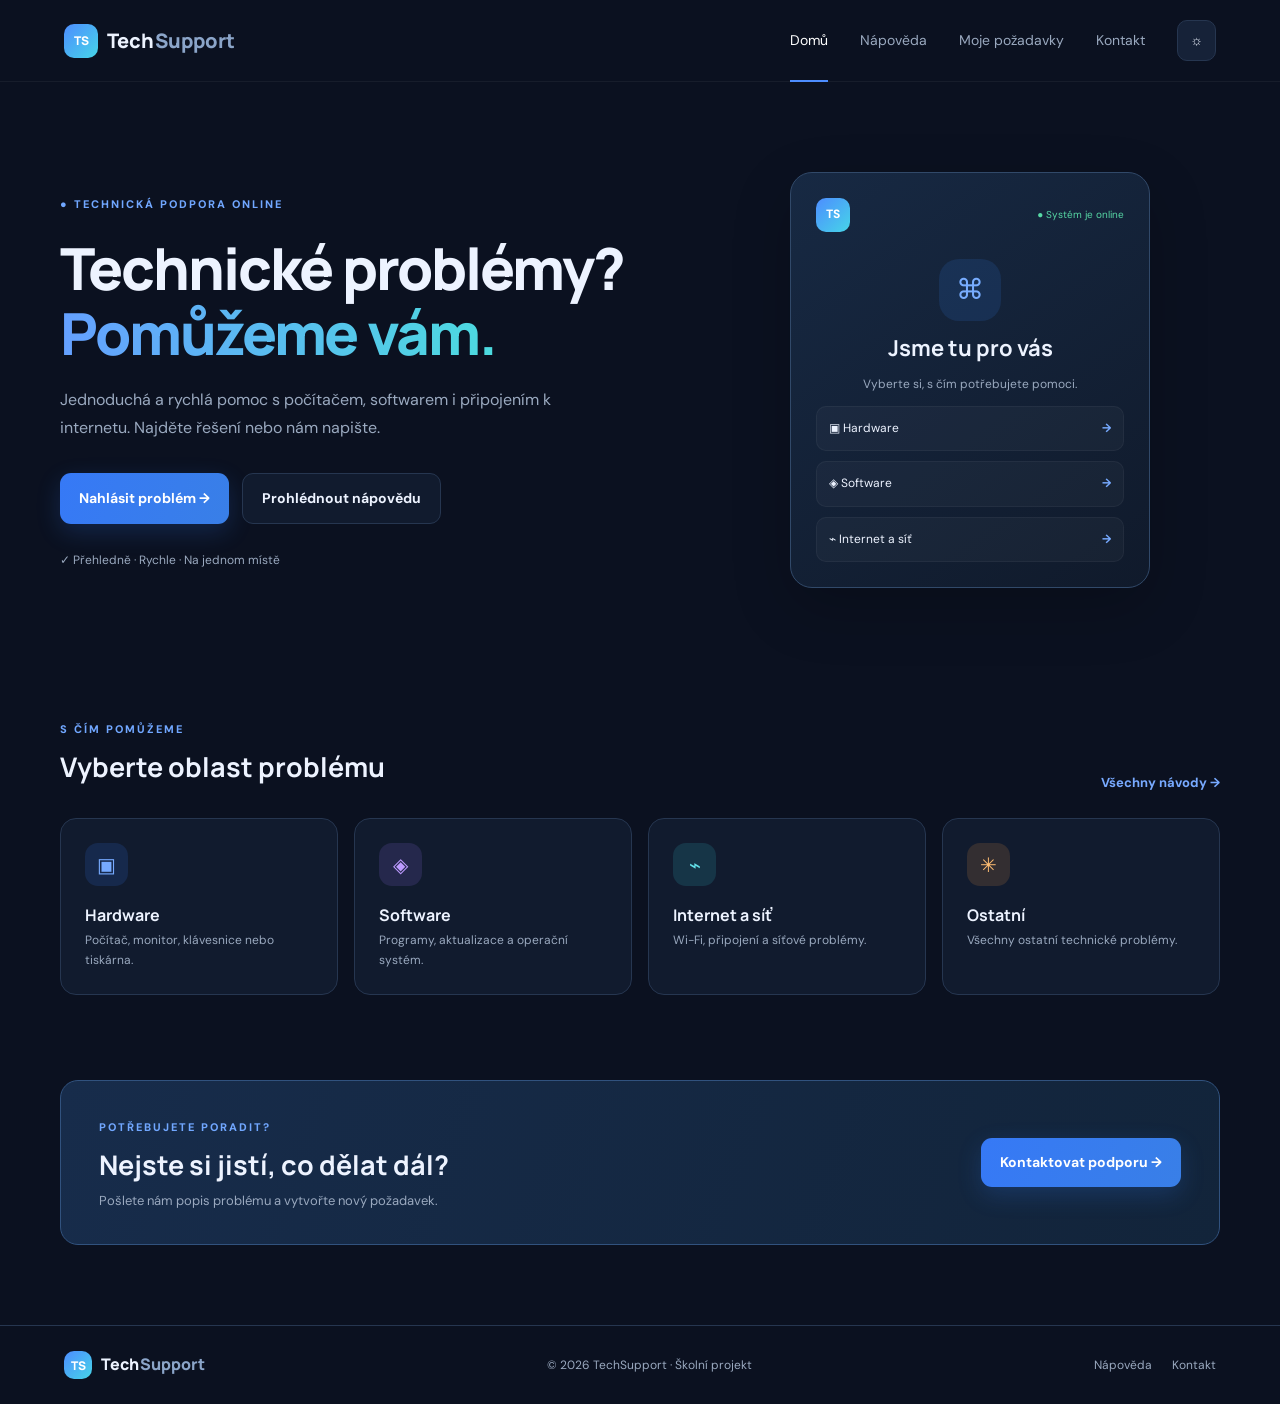
==== index.html @ 4f9859d1 "Add files via upload" ====
<!DOCTYPE html>
<html lang="cs">
<head>
    <meta charset="UTF-8">
    <meta name="viewport" content="width=device-width, initial-scale=1.0">
    <title>TechSupport | Domů</title>
    <link rel="stylesheet" href="css/style.css">
    <script src="js/main.js" defer></script>
</head>
<body>

<header class="topbar">
    <a href="index.html" class="logo">
        <span class="logo-icon">TS</span>
        Tech<span>Support</span>
    </a>

    <button class="menu-toggle" aria-label="Otevřít menu">☰</button>

    <nav class="nav">
        <a href="index.html" class="active">Domů</a>
        <a href="help.html">Nápověda</a>
        <a href="tickets.html">Moje požadavky</a>
        <a href="contact.html">Kontakt</a>
        <button class="theme-toggle">☼</button>
    </nav>
</header>

<main>
    <section class="hero">
        <div class="hero-copy">
            <span class="eyebrow">● TECHNICKÁ PODPORA ONLINE</span>

            <h1>
                Technické problémy?<br>
                <span>Pomůžeme vám.</span>
            </h1>

            <p>
                Jednoduchá a rychlá pomoc s počítačem, softwarem
                i připojením k internetu. Najděte řešení nebo nám napište.
            </p>

            <div class="hero-actions">
                <a href="contact.html" class="btn primary">
                    Nahlásit problém →
                </a>

                <a href="help.html" class="btn secondary">
                    Prohlédnout nápovědu
                </a>
            </div>

            <div class="hero-note">
                ✓ Přehledně · Rychle · Na jednom místě
            </div>
        </div>

        <div class="hero-visual">
            <div class="support-card">
                <div class="support-card-top">
                    <span class="logo-icon">TS</span>
                    <span class="online-label">● Systém je online</span>
                </div>

                <div class="headset">⌘</div>

                <h3>Jsme tu pro vás</h3>
                <p>Vyberte si, s čím potřebujete pomoci.</p>

                <div class="mini-row">▣ Hardware <b>→</b></div>
                <div class="mini-row">◈ Software <b>→</b></div>
                <div class="mini-row">⌁ Internet a síť <b>→</b></div>
            </div>
        </div>
    </section>

    <section class="section">
        <div class="section-heading">
            <div>
                <span class="eyebrow">S ČÍM POMŮŽEME</span>
                <h2>Vyberte oblast problému</h2>
            </div>

            <a href="help.html" class="text-link">Všechny návody →</a>
        </div>

        <div class="category-grid">
            <a href="help.html#hardware" class="category-card">
                <span class="category-icon blue">▣</span>
                <h3>Hardware</h3>
                <p>Počítač, monitor, klávesnice nebo tiskárna.</p>
            </a>

            <a href="help.html#software" class="category-card">
                <span class="category-icon purple">◈</span>
                <h3>Software</h3>
                <p>Programy, aktualizace a operační systém.</p>
            </a>

            <a href="help.html#internet" class="category-card">
                <span class="category-icon cyan">⌁</span>
                <h3>Internet a síť</h3>
                <p>Wi-Fi, připojení a síťové problémy.</p>
            </a>

            <a href="help.html#other" class="category-card">
                <span class="category-icon orange">✳</span>
                <h3>Ostatní</h3>
                <p>Všechny ostatní technické problémy.</p>
            </a>
        </div>
    </section>

    <section class="callout">
        <div>
            <span class="eyebrow">POTŘEBUJETE PORADIT?</span>
            <h2>Nejste si jistí, co dělat dál?</h2>
            <p>Pošlete nám popis problému a vytvořte nový požadavek.</p>
        </div>

        <a href="contact.html" class="btn primary">
            Kontaktovat podporu →
        </a>
    </section>
</main>

<footer>
    <a href="index.html" class="logo">
        <span class="logo-icon">TS</span>
        Tech<span>Support</span>
    </a>

    <span>© 2026 TechSupport · Školní projekt</span>

    <div>
        <a href="help.html">Nápověda</a>
        <a href="contact.html">Kontakt</a>
    </div>
</footer>

</body>
</html>
---- css/style.css ----
@import url('https://fonts.googleapis.com/css2?family=DM+Sans:wght@400;500;600;700;800&family=Manrope:wght@400;500;600;700;800&display=swap');

:root {
    --bg: #0b1120;
    --surface: #111b2e;
    --surface2: #162238;
    --text: #edf3ff;
    --muted: #9aa9bf;
    --line: #263650;
    --blue: #4d8dff;
    --cyan: #46d5e8;
}

* {
    box-sizing: border-box;
}

html {
    scroll-behavior: smooth;
}

body {
    margin: 0;
    background: var(--bg);
    color: var(--text);
    font-family: 'DM Sans', sans-serif;
    line-height: 1.6;
}

a {
    color: inherit;
    text-decoration: none;
}

button, input, textarea, select {
    font: inherit;
}

/* NAVIGACE */

.topbar {
    height: 82px;
    padding: 0 5%;
    display: flex;
    align-items: center;
    justify-content: space-between;
    border-bottom: 1px solid #ffffff0d;
    background: var(--bg);
    position: sticky;
    top: 0;
    z-index: 10;
}

.logo {
    font-family: Manrope, sans-serif;
    font-weight: 800;
    font-size: 20px;
    display: flex;
    align-items: center;
    gap: 9px;
}

.logo > span:last-child {
    margin-left: -8px;
    color: #8ba5c9;
}

.logo-icon {
    width: 34px;
    height: 34px;
    border-radius: 10px;
    background: linear-gradient(135deg, var(--blue), var(--cyan));
    display: grid;
    place-items: center;
    color: white;
    font-size: 12px;
    font-weight: 800;
}

.nav {
    display: flex;
    align-items: center;
    gap: 32px;
    color: var(--muted);
    font-size: 14px;
}

.nav a:hover,
.nav a.active {
    color: white;
}

.nav a.active {
    position: relative;
}

.nav a.active::after {
    content: "";
    position: absolute;
    left: 0;
    right: 0;
    bottom: -30px;
    height: 2px;
    background: var(--blue);
}

.theme-toggle,
.menu-toggle {
    background: var(--surface2);
    border: 1px solid var(--line);
    color: var(--text);
    border-radius: 10px;
    padding: 8px 12px;
    cursor: pointer;
}

.menu-toggle {
    display: none;
}

/* TLAČÍTKA */

.btn {
    border: 0;
    border-radius: 11px;
    padding: 13px 19px;
    display: inline-flex;
    align-items: center;
    gap: 12px;
    font-weight: 700;
    font-size: 14px;
    cursor: pointer;
    transition: 0.2s;
}

.btn:hover {
    transform: translateY(-2px);
    filter: brightness(1.1);
}

.primary {
    color: white;
    background: linear-gradient(110deg, #3679f6, #397fe7);
    box-shadow: 0 8px 25px #347bf533;
}

.secondary {
    border: 1px solid var(--line);
    background: var(--surface);
    color: var(--text);
}

.small {
    padding: 10px 14px;
    font-size: 12px;
}

/* ÚVODNÍ STRÁNKA */

.hero {
    max-width: 1160px;
    margin: auto;
    padding: 90px 0 82px;
    display: grid;
    grid-template-columns: 1.1fr 0.9fr;
    align-items: center;
    gap: 50px;
    min-height: 570px;
}

.eyebrow {
    font-size: 11px;
    letter-spacing: 2px;
    font-weight: 800;
    color: #71a7ff;
}

.hero h1,
.page-hero h1 {
    font: 800 clamp(38px, 5vw, 58px)/1.12 Manrope, sans-serif;
    letter-spacing: -2px;
    margin: 20px 0;
}

.hero h1 span,
.page-hero h1 span {
    background: linear-gradient(90deg, #65a0ff, #4cdbdf);
    background-clip: text;
    color: transparent;
}

.hero-copy > p,
.page-hero > p {
    max-width: 550px;
    color: var(--muted);
    font-size: 16px;
    line-height: 1.8;
}

.hero-actions {
    display: flex;
    gap: 13px;
    margin-top: 30px;
    flex-wrap: wrap;
}

.hero-note {
    margin-top: 27px;
    color: var(--muted);
    font-size: 12px;
}

.hero-visual {
    display: grid;
    place-items: center;
    min-height: 390px;
}

.support-card {
    width: min(100%, 360px);
    padding: 25px;
    border: 1px solid #314969;
    background: linear-gradient(145deg, #172943, #101a2b);
    border-radius: 22px;
    box-shadow: 0 20px 60px #0003;
}

.support-card-top {
    display: flex;
    justify-content: space-between;
    align-items: center;
}

.online-label {
    font-size: 10px;
    color: #57d8a5;
}

.headset {
    margin: 27px auto 12px;
    width: 62px;
    height: 62px;
    display: grid;
    place-items: center;
    border-radius: 20px;
    background: #2b65b733;
    color: #78adff;
    font-size: 28px;
}

.support-card h3 {
    text-align: center;
    font: 700 22px Manrope;
    margin: 5px;
}

.support-card > p {
    text-align: center;
    color: var(--muted);
    font-size: 12px;
}

.mini-row {
    margin-top: 10px;
    padding: 12px;
    background: #ffffff08;
    border: 1px solid #ffffff0b;
    border-radius: 10px;
    font-size: 12px;
}

.mini-row b {
    float: right;
    color: #77aaff;
}

/* KATEGORIE */

.section,
.page-main {
    max-width: 1160px;
    margin: auto;
}

.section {
    padding: 45px 0 85px;
}

.section-heading {
    display: flex;
    justify-content: space-between;
    align-items: end;
    margin-bottom: 25px;
}

.section h2,
.callout h2,
.page-main h2 {
    font: 700 27px Manrope;
    margin: 8px 0;
}

.text-link {
    color: #78aaff;
    font-size: 13px;
    font-weight: 700;
}

.category-grid {
    display: grid;
    grid-template-columns: repeat(4, 1fr);
    gap: 16px;
}

.category-card {
    position: relative;
    padding: 24px;
    border: 1px solid var(--line);
    border-radius: 16px;
    background: var(--surface);
    transition: 0.2s;
}

.category-card:hover {
    transform: translateY(-4px);
    border-color: #4d8dff88;
}

.category-icon {
    width: 43px;
    height: 43px;
    border-radius: 13px;
    display: grid;
    place-items: center;
    font-size: 20px;
}

.blue {
    background: #3679f626;
    color: #76aaff;
}

.purple {
    background: #9b70f526;
    color: #bd9bff;
}

.cyan {
    background: #35c8d526;
    color: #63e0e9;
}

.orange {
    background: #f39b4326;
    color: #ffbd72;
}

.category-card h3 {
    font: 700 16px Manrope;
    margin: 18px 0 5px;
}

.category-card p {
    font-size: 12px;
    color: var(--muted);
    margin: 0;
}

/* SPODNÍ VÝZVA */

.callout {
    max-width: 1160px;
    margin: 0 auto 80px;
    padding: 32px 38px;
    border: 1px solid #31527e;
    border-radius: 18px;
    background: linear-gradient(110deg, #172c4b, #12243a);
    display: flex;
    justify-content: space-between;
    align-items: center;
    gap: 20px;
}

.callout p {
    color: var(--muted);
    margin: 0;
    font-size: 13px;
}

/* PATIČKA */

footer {
    border-top: 1px solid var(--line);
    padding: 25px 5%;
    display: flex;
    align-items: center;
    justify-content: space-between;
    color: var(--muted);
    font-size: 12px;
}

footer .logo {
    font-size: 16px;
    color: var(--text);
}

footer .logo-icon {
    width: 28px;
    height: 28px;
}

footer div {
    display: flex;
    gap: 20px;
}

/* VNITŘNÍ STRÁNKY */

.page-main {
    padding: 65px 0 90px;
    min-height: 75vh;
}

.page-hero {
    text-align: center;
    margin: 0 auto 45px;
}

.page-hero h1 {
    font-size: 43px;
    margin: 12px;
}

.page-hero > p {
    margin: 0 auto;
}

.page-hero.compact {
    margin-bottom: 35px;
}

/* NÁPOVĚDA */

.search-box {
    margin: 28px auto 0;
    max-width: 570px;
    display: flex;
    align-items: center;
    gap: 12px;
    background: var(--surface);
    border: 1px solid var(--line);
    border-radius: 12px;
    padding: 0 17px;
    color: #7faeff;
}

.search-box input {
    width: 100%;
    padding: 15px 0;
    background: none;
    border: 0;
    outline: 0;
    color: var(--text);
}

.help-layout {
    display: grid;
    grid-template-columns: 205px 1fr;
    gap: 35px;
}

.help-sidebar {
    align-self: start;
    position: sticky;
    top: 105px;
    background: var(--surface);
    border: 1px solid var(--line);
    border-radius: 14px;
    padding: 18px;
    display: grid;
    gap: 13px;
    font-size: 13px;
}

.help-sidebar a {
    color: var(--muted);
}

.help-sidebar a:hover {
    color: #78aaff;
}

.help-group {
    margin-bottom: 28px;
    scroll-margin-top: 110px;
}

.help-group h2 {
    font-size: 19px;
    margin: 0 0 12px;
}

.faq-item {
    background: var(--surface);
    border: 1px solid var(--line);
    border-radius: 11px;
    margin-bottom: 9px;
    padding: 16px 18px;
}

.faq-item summary {
    cursor: pointer;
    font-weight: 600;
    font-size: 14px;
    list-style: none;
}

.faq-item summary::after {
    content: "+";
    float: right;
    color: #79aaff;
    font-size: 18px;
}

.faq-item[open] summary::after {
    content: "−";
}

.faq-item p {
    color: var(--muted);
    font-size: 13px;
    margin: 13px 0 0;
}

/* POŽADAVKY */

.ticket-panel,
.form-card,
.info-card {
    background: var(--surface);
    border: 1px solid var(--line);
    border-radius: 17px;
    padding: 27px;
}

.panel-heading {
    display: flex;
    justify-content: space-between;
    align-items: center;
    gap: 20px;
}

.panel-heading h2 {
    font-size: 20px;
    margin: 0;
}

.panel-heading p,
.form-intro {
    color: var(--muted);
    font-size: 13px;
    margin: 4px 0 0;
}

.empty-state {
    text-align: center;
    padding: 38px 15px;
    color: var(--muted);
}

.empty-state h3 {
    color: var(--text);
    margin: 9px 0 3px;
}

.empty-state p {
    font-size: 13px;
}

.empty-icon {
    font-size: 30px;
    color: #78aaff;
}

.ticket-row {
    padding: 17px 0;
    border-bottom: 1px solid var(--line);
    display: flex;
    justify-content: space-between;
    gap: 20px;
}

.ticket-row h3 {
    font-size: 14px;
    margin: 0 0 4px;
}

.ticket-row p,
.ticket-meta {
    font-size: 12px;
    color: var(--muted);
    margin: 0;
}

.ticket-tag {
    align-self: center;
    background: #d9a34b20;
    color: #f0bd70;
    padding: 5px 10px;
    border-radius: 30px;
    font-size: 11px;
    white-space: nowrap;
}

.notice {
    font-size: 12px;
    color: var(--muted);
    margin-top: 18px;
}

/* KONTAKTNÍ FORMULÁŘ */

.contact-layout {
    display: grid;
    grid-template-columns: 1.5fr 0.8fr;
    gap: 22px;
    align-items: start;
}

.form-card h2 {
    font-size: 21px;
    margin: 0;
}

.form-grid {
    display: grid;
    grid-template-columns: 1fr 1fr;
    gap: 17px;
    margin: 25px 0;
}

.form-grid label {
    display: grid;
    gap: 7px;
    font-size: 12px;
    font-weight: 700;
    color: #cbd8eb;
}

.form-grid .full {
    grid-column: 1 / -1;
}

.form-grid input,
.form-grid textarea,
.form-grid select {
    width: 100%;
    padding: 12px 13px;
    border: 1px solid var(--line);
    border-radius: 9px;
    background: #0c1628;
    color: var(--text);
    outline: 0;
    font-size: 13px;
}

.form-grid input:focus,
.form-grid textarea:focus,
.form-grid select:focus {
    border-color: var(--blue);
}

.form-grid textarea {
    resize: vertical;
}

.form-grid input::placeholder,
.form-grid textarea::placeholder {
    color: #64758f;
}

.submit-btn {
    width: 100%;
    justify-content: center;
}

.form-footnote {
    font-size: 11px;
    color: var(--muted);
    text-align: center;
}

.success-message {
    margin-top: 16px;
    padding: 14px;
    border: 1px solid #39c99566;
    background: #39c99515;
    color: #73e3b7;
    border-radius: 10px;
    font-size: 13px;
}

.contact-info {
    display: grid;
    gap: 15px;
}

.info-card h3 {
    font: 700 19px Manrope;
    margin: 15px 0 5px;
}

.info-card > p {
    font-size: 13px;
    color: var(--muted);
}

.info-line {
    display: flex;
    gap: 12px;
    align-items: center;
    padding-top: 15px;
    margin-top: 15px;
    border-top: 1px solid var(--line);
    color: #7eaeff;
}

.info-line div {
    display: grid;
    color: var(--text);
    font-size: 12px;
}

.info-line small {
    color: var(--muted);
    font-size: 11px;
}

.info-tip {
    padding: 17px;
    border: 1px solid #31527e;
    border-radius: 12px;
    background: #172b46;
    color: #a9c8f5;
    font-size: 12px;
}

/* SVĚTLÝ REŽIM */

.light-theme {
    --bg: #f3f6fb;
    --surface: #ffffff;
    --surface2: #eaf0f8;
    --text: #17243a;
    --muted: #65748a;
    --line: #dce4ef;
}

.light-theme .topbar {
    background: #f3f6fb;
}

.light-theme .support-card {
    background: linear-gradient(145deg, #ffffff, #eaf2ff);
    border-color: #d3e0f2;
}

.light-theme .mini-row {
    background: #e9f0fa;
    border-color: #dce6f4;
}

.light-theme .callout {
    background: linear-gradient(110deg, #e5efff, #e9f9fb);
}

.light-theme .form-grid input,
.light-theme .form-grid textarea,
.light-theme .form-grid select {
    background: #f7f9fc;
    color: #17243a;
}

/* RESPONZIVITA */

@media (max-width: 1200px) {
    .hero,
    .section,
    .callout,
    .page-main {
        margin-left: 5%;
        margin-right: 5%;
    }

    .hero {
        padding-top: 65px;
    }
}

@media (max-width: 760px) {
    .topbar {
        height: 70px;
    }

    .menu-toggle {
        display: block;
    }

    .nav {
        display: none;
        position: absolute;
        top: 69px;
        left: 0;
        right: 0;
        background: var(--surface);
        padding: 20px 5%;
        border-bottom: 1px solid var(--line);
        flex-direction: column;
        align-items: stretch;
        gap: 17px;
    }

    .nav.open {
        display: flex;
    }

    .nav a.active::after {
        display: none;
    }

    .hero {
        grid-template-columns: 1fr;
        padding: 60px 0 45px;
        gap: 15px;
    }

    .hero-visual {
        min-height: 330px;
    }

    .hero h1 {
        font-size: 43px;
    }

    .category-grid {
        grid-template-columns: 1fr 1fr;
    }

    .section-heading {
        align-items: start;
        gap: 12px;
    }

    .callout {
        align-items: start;
        flex-direction: column;
        padding: 25px;
    }

    .help-layout {
        grid-template-columns: 1fr;
    }

    .help-sidebar {
        position: static;
        display: flex;
        flex-wrap: wrap;
    }

    .help-sidebar b {
        width: 100%;
    }

    .contact-layout {
        grid-template-columns: 1fr;
    }

    .page-main {
        padding-top: 45px;
    }

    .page-hero h1 {
        font-size: 35px;
    }

    footer {
        flex-wrap: wrap;
        gap: 16px;
    }

    footer > span {
        order: 3;
        width: 100%;
    }
}

@media (max-width: 480px) {
    .category-grid {
        grid-template-columns: 1fr;
    }

    .hero-actions {
        flex-direction: column;
        align-items: stretch;
    }

    .hero-actions .btn {
        justify-content: center;
    }

    .form-grid {
        grid-template-columns: 1fr;
    }

    .form-grid .full {
        grid-column: auto;
    }

    .panel-heading {
        align-items: start;
        flex-direction: column;
    }

    .ticket-row {
        flex-direction: column;
        gap: 8px;
    }

    .ticket-tag {
        align-self: start;
    }
}
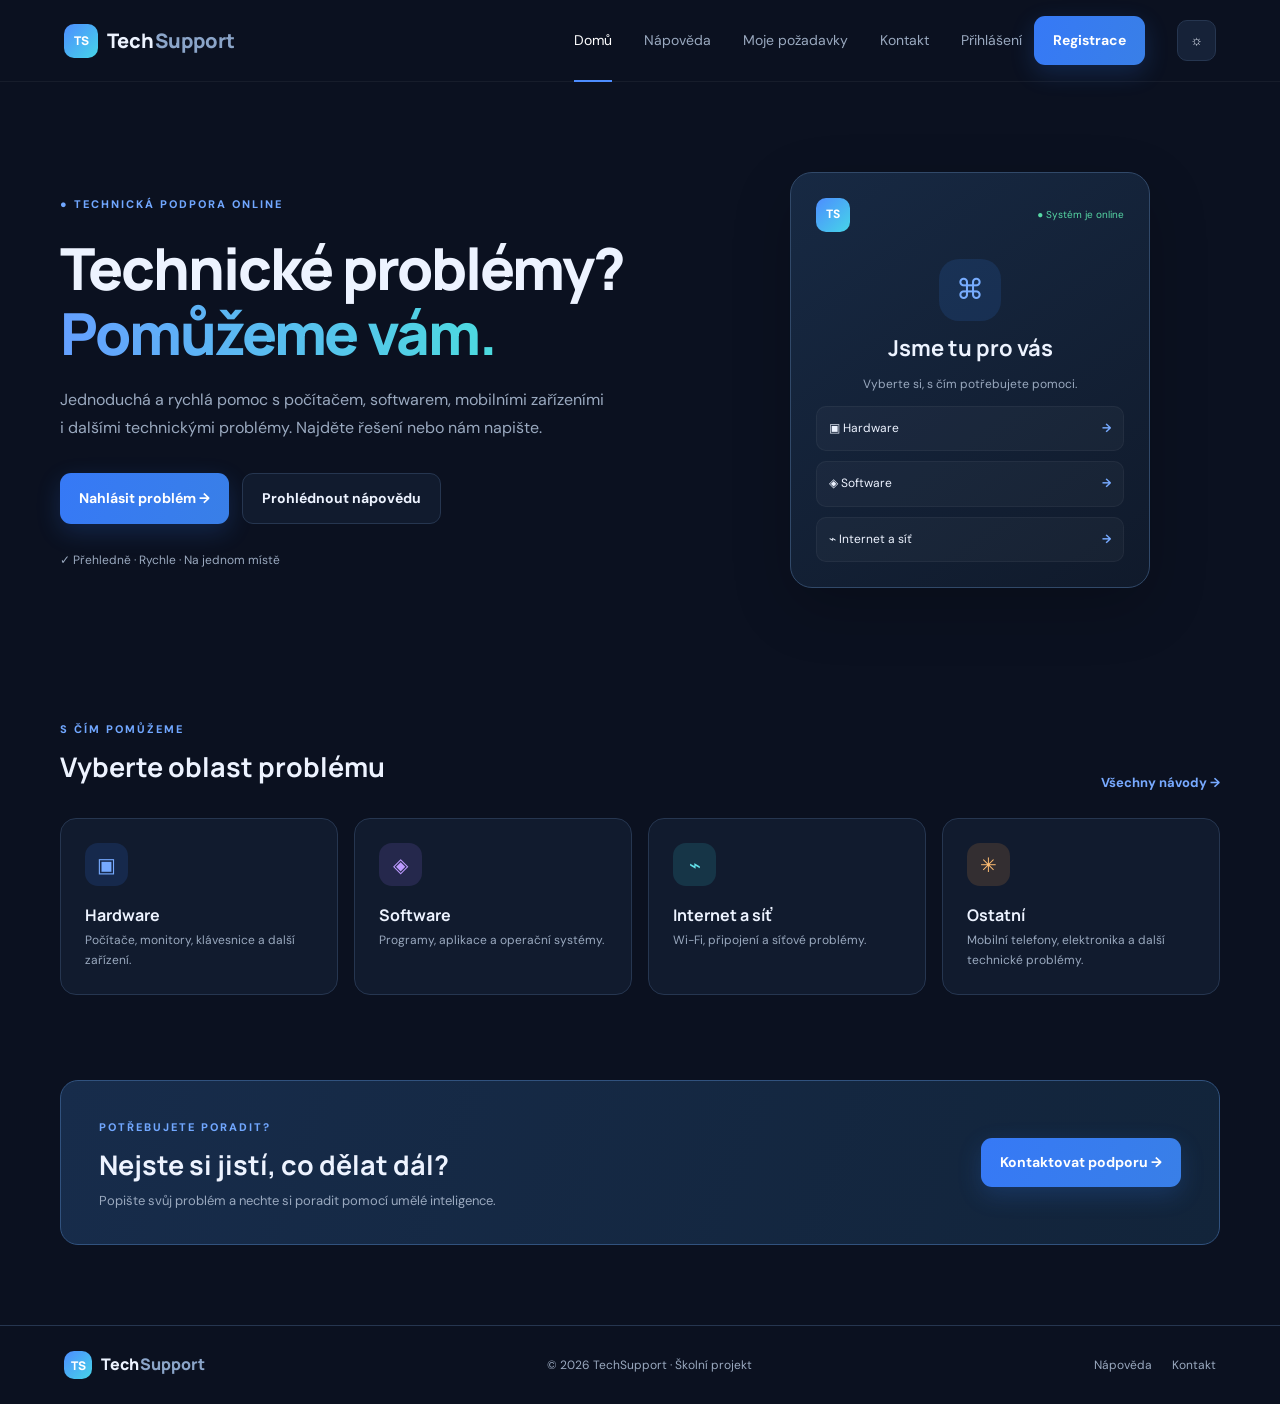
==== commit 0f2913db: "Implement user authentication navigation Added authentication navigation for logged-in users." ====
--- a/index.html
+++ b/index.html
@@ -1,9 +1,11 @@
+
 <!DOCTYPE html>
 <html lang="cs">
 <head>
     <meta charset="UTF-8">
     <meta name="viewport" content="width=device-width, initial-scale=1.0">
     <title>TechSupport | Domů</title>
+
     <link rel="stylesheet" href="css/style.css">
     <script src="js/main.js" defer></script>
 </head>
@@ -22,12 +24,21 @@
         <a href="help.html">Nápověda</a>
         <a href="tickets.html">Moje požadavky</a>
         <a href="contact.html">Kontakt</a>
+
+        <div id="auth-navigation" style="display:flex; align-items:center; gap:12px;">
+            <a href="login.html">Přihlášení</a>
+            <a href="register.html" class="btn primary">Registrace</a>
+        </div>
+
         <button class="theme-toggle">☼</button>
     </nav>
 </header>
 
 <main>
+
+    <!-- HLAVNÍ SEKCE -->
     <section class="hero">
+
         <div class="hero-copy">
             <span class="eyebrow">● TECHNICKÁ PODPORA ONLINE</span>
 
@@ -37,8 +48,9 @@
             </h1>
 
             <p>
-                Jednoduchá a rychlá pomoc s počítačem, softwarem
-                i připojením k internetu. Najděte řešení nebo nám napište.
+                Jednoduchá a rychlá pomoc s počítačem, softwarem,
+                mobilními zařízeními i dalšími technickými problémy.
+                Najděte řešení nebo nám napište.
             </p>
 
             <div class="hero-actions">
@@ -58,6 +70,7 @@
 
         <div class="hero-visual">
             <div class="support-card">
+
                 <div class="support-card-top">
                     <span class="logo-icon">TS</span>
                     <span class="online-label">● Systém je online</span>
@@ -73,29 +86,35 @@
                 <div class="mini-row">⌁ Internet a síť <b>→</b></div>
             </div>
         </div>
+
     </section>
 
+    <!-- OBLASTI TECHNICKÉ PODPORY -->
     <section class="section">
+
         <div class="section-heading">
             <div>
                 <span class="eyebrow">S ČÍM POMŮŽEME</span>
                 <h2>Vyberte oblast problému</h2>
             </div>
 
-            <a href="help.html" class="text-link">Všechny návody →</a>
+            <a href="help.html" class="text-link">
+                Všechny návody →
+            </a>
         </div>
 
         <div class="category-grid">
+
             <a href="help.html#hardware" class="category-card">
                 <span class="category-icon blue">▣</span>
                 <h3>Hardware</h3>
-                <p>Počítač, monitor, klávesnice nebo tiskárna.</p>
+                <p>Počítače, monitory, klávesnice a další zařízení.</p>
             </a>
 
             <a href="help.html#software" class="category-card">
                 <span class="category-icon purple">◈</span>
                 <h3>Software</h3>
-                <p>Programy, aktualizace a operační systém.</p>
+                <p>Programy, aplikace a operační systémy.</p>
             </a>
 
             <a href="help.html#internet" class="category-card">
@@ -107,25 +126,35 @@
             <a href="help.html#other" class="category-card">
                 <span class="category-icon orange">✳</span>
                 <h3>Ostatní</h3>
-                <p>Všechny ostatní technické problémy.</p>
-            </a>
+                <p>Mobilní telefony, elektronika a další technické problémy.</p>
+            </a>
+
         </div>
     </section>
 
+    <!-- VÝZVA K VYUŽITÍ PODPORY -->
     <section class="callout">
+
         <div>
             <span class="eyebrow">POTŘEBUJETE PORADIT?</span>
             <h2>Nejste si jistí, co dělat dál?</h2>
-            <p>Pošlete nám popis problému a vytvořte nový požadavek.</p>
+            <p>
+                Popište svůj problém a nechte si poradit
+                pomocí umělé inteligence.
+            </p>
         </div>
 
         <a href="contact.html" class="btn primary">
             Kontaktovat podporu →
         </a>
+
     </section>
+
 </main>
 
+<!-- PATIČKA -->
 <footer>
+
     <a href="index.html" class="logo">
         <span class="logo-icon">TS</span>
         Tech<span>Support</span>
@@ -137,7 +166,35 @@
         <a href="help.html">Nápověda</a>
         <a href="contact.html">Kontakt</a>
     </div>
+
 </footer>
 
+<!-- AUTENTIZACE -->
+<script src="js/auth.js"></script>
+
+<script>
+    const authNavigation = document.getElementById("auth-navigation");
+
+    if (authNavigation) {
+        const user = getLoggedUser();
+
+        if (user) {
+            authNavigation.replaceChildren();
+
+            const welcome = document.createElement("span");
+            welcome.textContent = "👤 " + user.name;
+            welcome.style.color = "inherit";
+
+            const logoutButton = document.createElement("button");
+            logoutButton.textContent = "Odhlásit se";
+            logoutButton.type = "button";
+            logoutButton.className = "btn secondary";
+            logoutButton.addEventListener("click", logoutUser);
+
+            authNavigation.append(welcome, logoutButton);
+        }
+    }
+</script>
+
 </body>
-</html>+</html>
